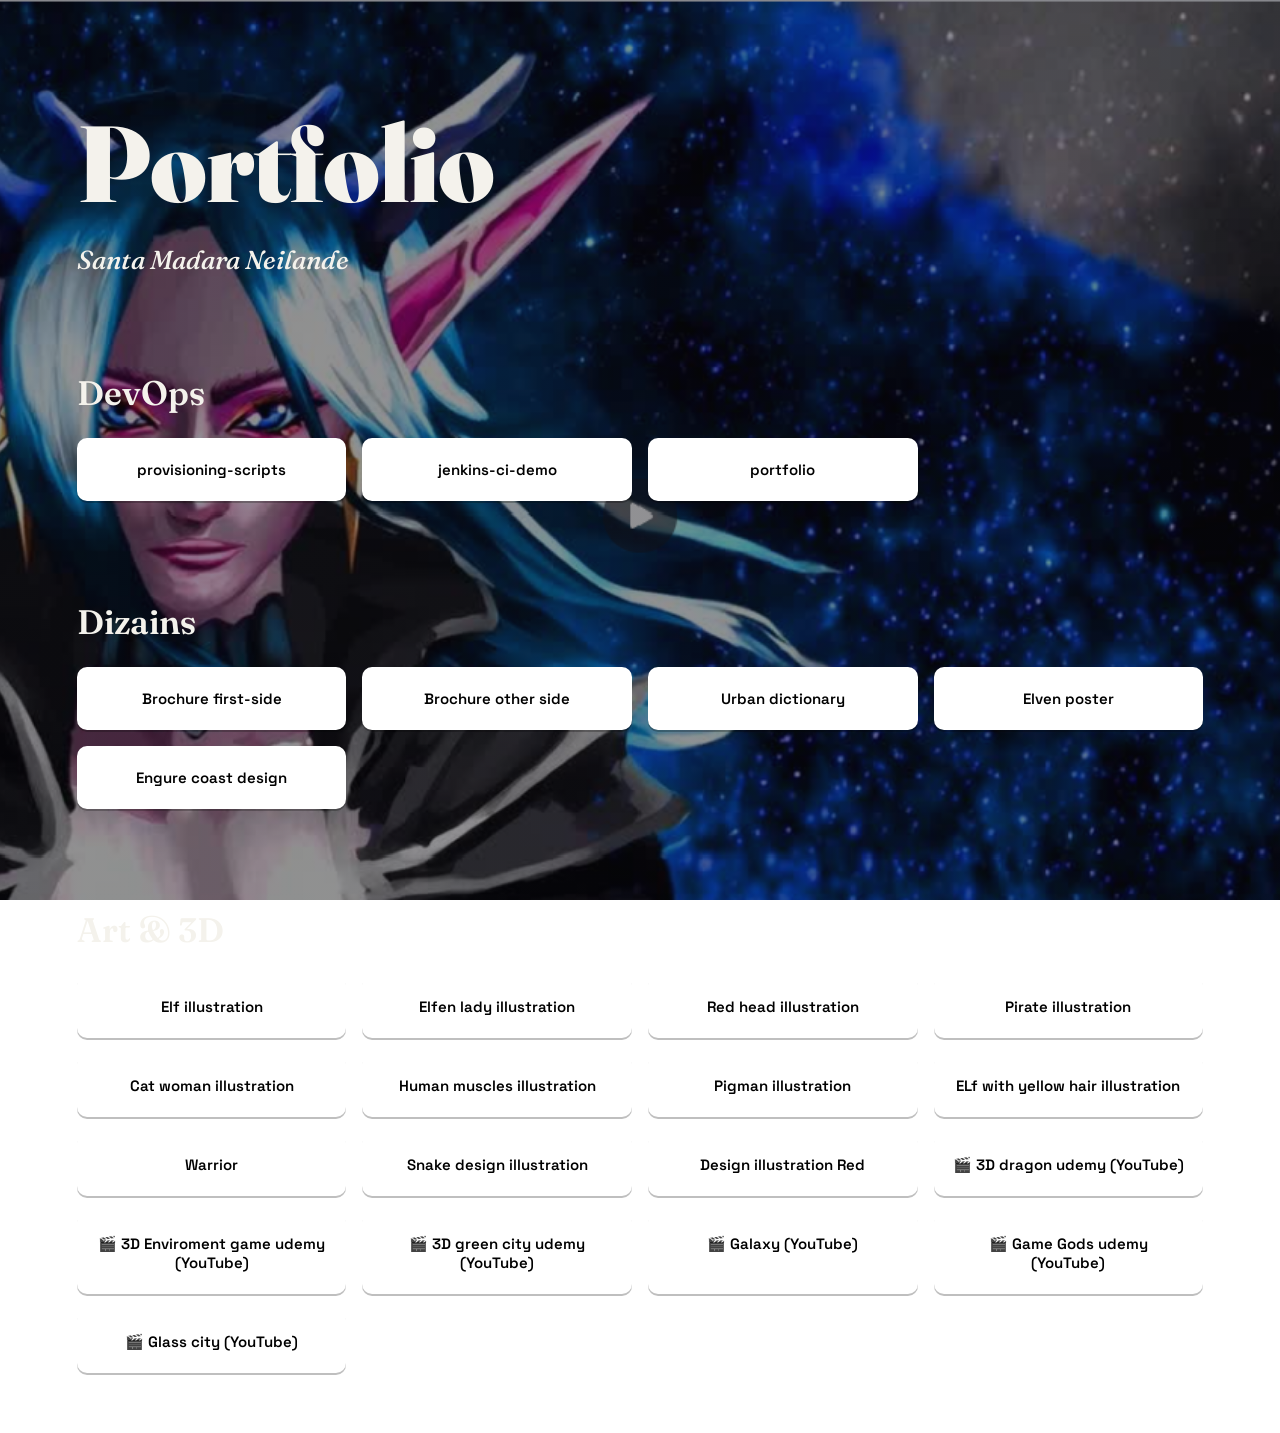
==== index.html @ f0751786 "Nomainīts uz index.html priekš GitHub Pages" ====
<!DOCTYPE html>
<html lang="lv">
<head>
<meta charset="UTF-8">
<meta name="veiwport" content="width=device-width, initial-scale=1.0">
<title>Portfolio - Santa Madara Neilande</title>
<link rel="preconnect" href="https://fonts.googleapis.com">
<link rel="preconnect" href="https://fonts.gstatic.com" crossorigin>
<link href="https://fonts.googleapis.com/css2?family=Fraunces:ital,wght@0,600;0,900;1,500&family=Space+Grotesk:wght@400;500;600&display=swap" rel="stylesheet">
<link rel="stylesheet" href="style.css">
</head>
<body>

    <header class="hero">
        <h1 class="hero-name">Portfolio</h1>
        <p class="hero-tagline">Santa Madara Neilande</p>
    </header>

    <section class="section">
        <h2 class="section-title">DevOps</h2>
        <div class="btn-grid" id="devops-grid">
    <a class="proj-btn" href="https://github.com/santamadaraneilande-ctrl/provisioning-scripts" target="_blank" rel="noopener">provisioning-scripts</a>
      <a class="proj-btn" href="https://github.com/santamadaraneilande-ctrl/jenkins-ci-demo" target="_blank" rel="noopener">jenkins-ci-demo</a>
      <a class="proj-btn" href="https://github.com/santamadaraneilande-ctrl/portfolio" target="_blank" rel="noopener">portfolio</a>
</div>
    </section>

    <section class="section">
        <h2 class="section-title">Dizains</h2>
        <div class="btn-grid" id="design-grid">
    <a class="proj-btn" href="images/brochure.png" target="_blank" rel="noopener">Brochure first-side</a>
      <a class="proj-btn" href="images/brochure2.png" target="_blank" rel="noopener">Brochure other side</a>
      <a class="proj-btn" href="images/urban.png" target="_blank" rel="noopener">Urban dictionary</a>
      <a class="proj-btn" href="images/Poster.png" target="_blank" rel="noopener">Elven poster</a>
      <a class="proj-btn" href="images/coast.png" target="_blank" rel="noopener">Engure coast design</a>
</div>
    </section>

    <section class="section">
        <h2 class="section-title">Art & 3D</h2>
        <div class="btn-grid" id="art-grid">
    <a class="proj-btn" href="images/pabeigselfs.png" target="_blank" rel="noopener">Elf illustration</a>
      <a class="proj-btn" href="images/elven.png" target="_blank" rel="noopener">Elfen lady illustration</a>
      <a class="proj-btn" href="images/redhead.png" target="_blank" rel="noopener">Red head illustration</a>
      <a class="proj-btn" href="images/pirate.png" target="_blank" rel="noopener">Pirate illustration</a>
      <a class="proj-btn" href="images/catgirl.png" target="_blank" rel="noopener">Cat woman illustration</a>
      <a class="proj-btn" href="images/cilveks-skelets.png" target="_blank" rel="noopener">Human muscles illustration</a>
      <a class="proj-btn" href="images/cukcilvekspabeigtaversija.png" target="_blank" rel="noopener">Pigman illustration</a>
      <a class="proj-btn" href="images/elfmaleyellowhair.png" target="_blank" rel="noopener">ELf with yellow hair illustration</a>
      <a class="proj-btn" href="images/warrior-1.png" target="_blank" rel="noopener">Warrior</a>
      <a class="proj-btn" href="images/Snake.png" target="_blank" rel="noopener">Snake design illustration</a>
      <a class="proj-btn" href="images/Red.png" target="_blank" rel="noopener">Design illustration Red</a>
      <a class="proj-btn" href="https://www.youtube.com/watch?v=BURVL35ZmCU" target="_blank" rel="noopener">🎬 3D dragon udemy (YouTube)</a>
      <a class="proj-btn" href="https://www.youtube.com/watch?v=23Ps7ryTFQE" target="_blank" rel="noopener">🎬 3D Enviroment game udemy (YouTube)</a>
      <a class="proj-btn" href="https://www.youtube.com/watch?v=OQYY___jlO0" target="_blank" rel="noopener">🎬 3D green city udemy (YouTube)</a>
      <a class="proj-btn" href="https://www.youtube.com/watch?v=ZyhvHQa6T0s&amp;t=1s" target="_blank" rel="noopener">🎬 Galaxy (YouTube)</a>
      <a class="proj-btn" href="https://www.youtube.com/watch?v=_T0LJ6hnNiw&amp;t=2s" target="_blank" rel="noopener">🎬 Game Gods udemy (YouTube)</a>
      <a class="proj-btn" href="https://www.youtube.com/watch?v=MhY0C1VSXJg" target="_blank" rel="noopener">🎬 Glass city (YouTube)</a>
</div>
    </section>

</body>
</html>
---- style.css ----
:root {
    --ink: #000000;
    --btn-bg: #ffffff;
    --hero-text: #f4f2ec;
    --overlay: rgba(10, 10, 16, 0.45);
}

* { box-sizing: border-box; }

body {
    margin:0;
    color: var(--hero-text);
    font-family: 'Space Grotesk', sans-serif;
    background-image:
        linear-gradient(var(--overlay), var(--overlay)),
        url('images/background.jpg');
    background-size: cover;
    background-position: center;
    background-attachment: fixed;
    background-repeat: no-repeat;
    min-height: 100vh;
}

.hero {
    padding: 96px 6vw 56px;
    text-alighn: center;
}

.hero-name {
    font-family: 'Fraunces', serif;
    font-weight: 900;
    font-size: clamp(48px, 9vw, 108px);
    margin: 0;
    letter-spacing: -0.01em;
}

.hero-tagline {
    font-family: 'Fraunces', serif;
    font-style: italic;
    font-weight: 500;
    font-size: clamp(18px, 2.4vw, 26px);
    margin: 14px 0 0;
}

.section {
    padding: 40px 6vw 60px;
}

.section-title {
    font-family: 'Fraunces', serif;
    font-weight: 600;
    font-size: clamp(24px, 3vw, 34px);
    margin: 0 0 24px;
}

.btn-grid {
    display: grid;
    grid-template-columns: repeat(auto-fill, minmax(220px, 1fr));
    gap: 16px;
}

.proj-btn {
    background: var(--btn-bg);
    color: var(--ink);
    font-family: 'Space Grotesk', sans-serif;
    font-weight: 600;
    font-size: 15px;
    text-align: center;
    text-decoration: none;
    padding: 22px 18px;
    border-radius: 10px;
    transition: transform 0.15s ease, box-shadow 0.15s ease;
    box-shadow:0 2px 0 rgba(0,0,0,0.25);
}

.proj-btn:hover {
    transform: translateY(-3px);
    box-shadow: 0 6px 14px rgba(0,0,0,0.3);
}

.empty-note {
    color: var(--hero-text);
    opacity: 0.7;
    font-size: 14px;
    font-style: italic;
}

@media (max-width: 560px) {
    .hero { padding: 64px 6vw 40px; }
    .section { padding: 30px 6vw 40px;}
}
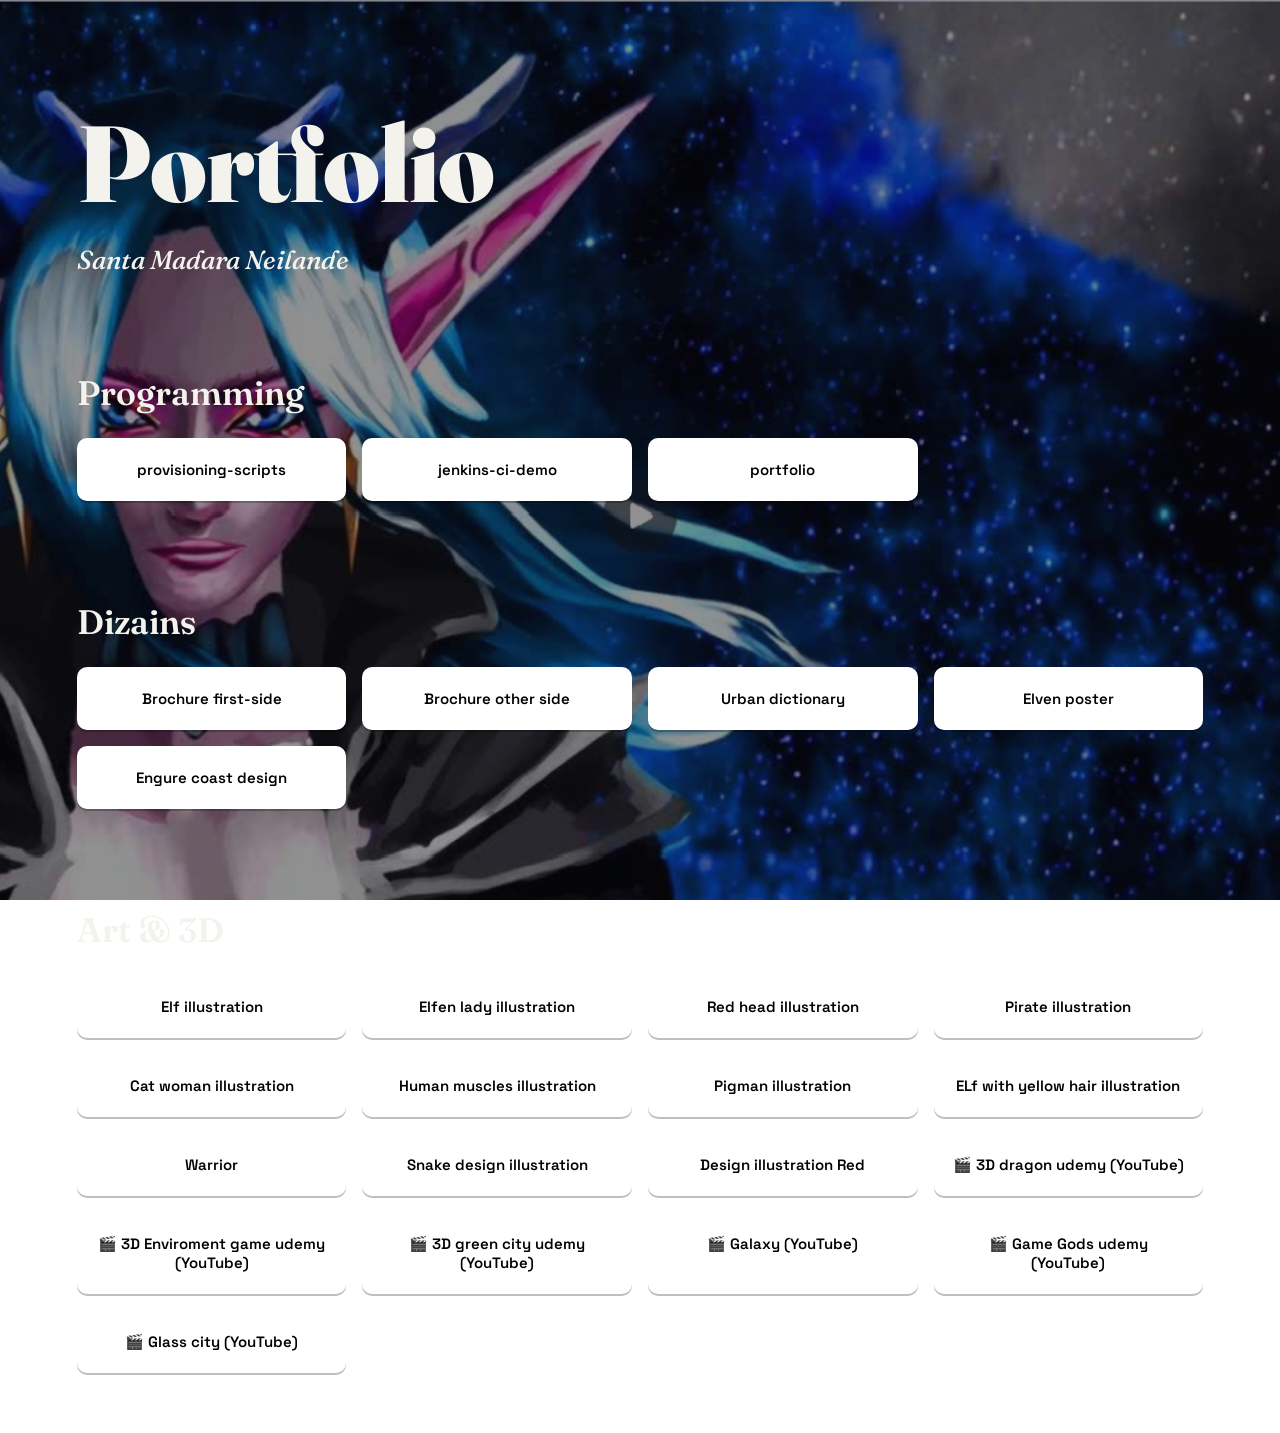
==== commit e5851a6f: "Salabots devops mainīgais uz programming" ====
--- a/index.html
+++ b/index.html
@@ -2,7 +2,7 @@
 <html lang="lv">
 <head>
 <meta charset="UTF-8">
-<meta name="veiwport" content="width=device-width, initial-scale=1.0">
+<meta name="viewport" content="width=device-width, initial-scale=1.0">
 <title>Portfolio - Santa Madara Neilande</title>
 <link rel="preconnect" href="https://fonts.googleapis.com">
 <link rel="preconnect" href="https://fonts.gstatic.com" crossorigin>
@@ -17,8 +17,8 @@
     </header>
 
     <section class="section">
-        <h2 class="section-title">DevOps</h2>
-        <div class="btn-grid" id="devops-grid">
+        <h2 class="section-title">Programming</h2>
+        <div class="btn-grid" id="programming-grid">
     <a class="proj-btn" href="https://github.com/santamadaraneilande-ctrl/provisioning-scripts" target="_blank" rel="noopener">provisioning-scripts</a>
       <a class="proj-btn" href="https://github.com/santamadaraneilande-ctrl/jenkins-ci-demo" target="_blank" rel="noopener">jenkins-ci-demo</a>
       <a class="proj-btn" href="https://github.com/santamadaraneilande-ctrl/portfolio" target="_blank" rel="noopener">portfolio</a>
